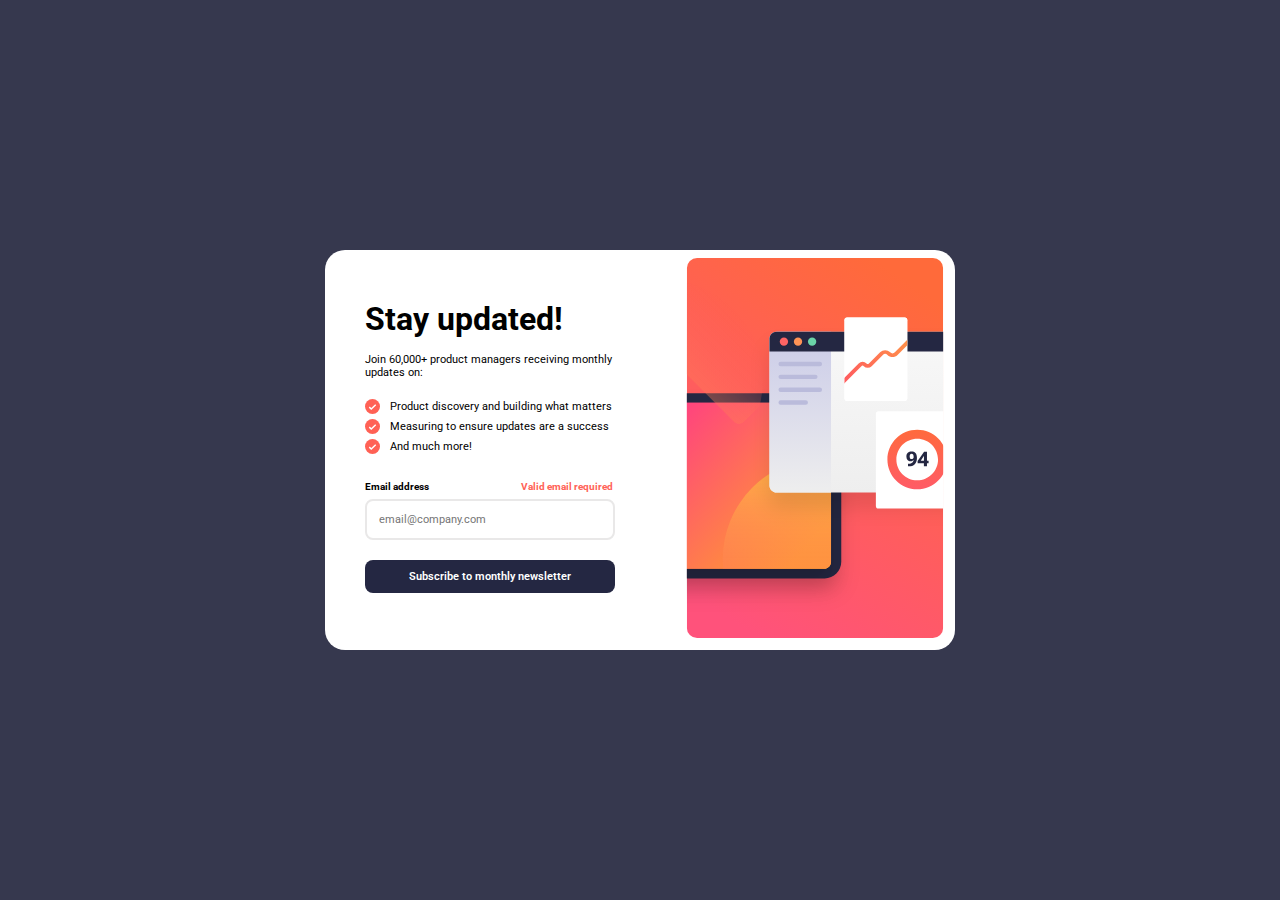
==== index.html @ 625586fe "added both index & success html" ====
<!DOCTYPE html>
<html lang="en">
  <head>
    <meta charset="UTF-8" />
    <meta name="viewport" content="width=device-width, initial-scale=1.0" />
    <link
      rel="icon"
      type="image/png"
      sizes="32x32"
      href="./assets/images/favicon-32x32.png"
    />
    <link rel="preconnect" href="https://fonts.googleapis.com" />
    <link rel="preconnect" href="https://fonts.gstatic.com" crossorigin />
    <link
      href="https://fonts.googleapis.com/css2?family=Roboto:wght@400;700&display=swap"
      rel="stylesheet"
    />
    <link rel="stylesheet" href="styles.css" />

    <title>Newsletter sign-up form</title>
  </head>
  <body>
    <div class="container">
      <main class="main">
        <div class="first-half">
          <h1>Stay updated!</h1>
          <p class="desc">
            Join 60,000+ product managers receiving monthly updates on:
          </p>

          <div class="list">
            <div>
              <img src="./assets/images/icon-list.svg" alt="" /> Product
              discovery and building what matters
            </div>
            <div>
              <img src="./assets/images/icon-list.svg" alt="" /> Measuring to
              ensure updates are a success
            </div>
            <div>
              <img src="./assets/images/icon-list.svg" alt="icon-img" /> And much more!
            </div>
          </div>

          <form action="./success.html" method="get" novalidate>
            <div>
              <div>
                <label for="email">Email address</label>
                <span class="validate">Valid email required</span>
              </div>
              <input
                type="email"
                id="email"
                name="email"
                placeholder="email@company.com"
                class="user-box"
              />
            </div>
            <input type="submit" value="Subscribe to monthly newsletter" />
          </form>
        </div>
        <div class="second-half">
      <img src="./assets/images/illustration-sign-up-desktop.svg" alt="signup-img">
    </div>
      </main>
    </div>
  </body>
  <script src="./script.js"></script>
</html>
---- styles.css ----
* {
  margin: 0;
  padding: 0;
  box-sizing: border-box;
  font-family: "Roboto", sans-serif;
}

body {
  background-color: hsl(235, 18%, 26%);
}

.container {
  margin: auto;
  height: 100vh;
  display: flex;
  justify-content: center;
  align-items: center;
}

.main {
  background-color: white;
  display: flex;
  flex-wrap: wrap;
  flex-basis: 630px;
  border-radius: 20px;
  height: 400px;
}

.first-half {
  width: 350px;
  padding: 50px 30px 50px 40px;
}

.first-half h1 {
  font-weight: 700;
}

.list div {
  display: flex;
  font-size: 11px;
  align-items: center;
  margin: 5px 5px 5px 0;
  font-weight: 400;
}

.list div img {
  margin-right: 10px;
  width: 15px;
  height: 15px;
}

.first-half h1 {
  margin-bottom: 15px;
}

.desc {
  font-size: 11px;
  font-weight: 400;
  margin-bottom: 20px;
}

.first-half form {
  margin-top: 27px;
  font-size: 10px;
  font-weight: 700;
}

.first-half form div div label {
  display: inline-block;
  margin-bottom: 7px;
}

.first-half form .user-box {
  border-radius: 8px;
  border: 2px solid #e9e8e8;
  width: 250px;
  padding: 12px;
  font-size: 11px;
  font-weight: 400;
  outline: none;
}

.first-half form input[type="submit"] {
  margin-top: 20px;
  width: 250px;
  padding: 10px;
  font-size: 11px;
  font-weight: 600;
  border-radius: 8px;
  background-color: hsl(234, 29%, 20%);
  color: white;
  border: none;
}

.first-half form input[type="submit"]:hover {
  cursor: pointer;
  background-color: hsl(4, 100%, 67%);
}

#error {
  color: hsl(4, 100%, 67%);
  background-color: hsl(4deg 73.31% 93.34%);
  border: 1px solid hsl(4, 100%, 67%);
}

.second-half {
  align-self: center;
}

.validate {
  /* display: none; */
  color: hsl(4, 100%, 67%);
  position: relative;
  left: 90px;
}

.second-half img {
  width: 280px;
  height: 380px;
}
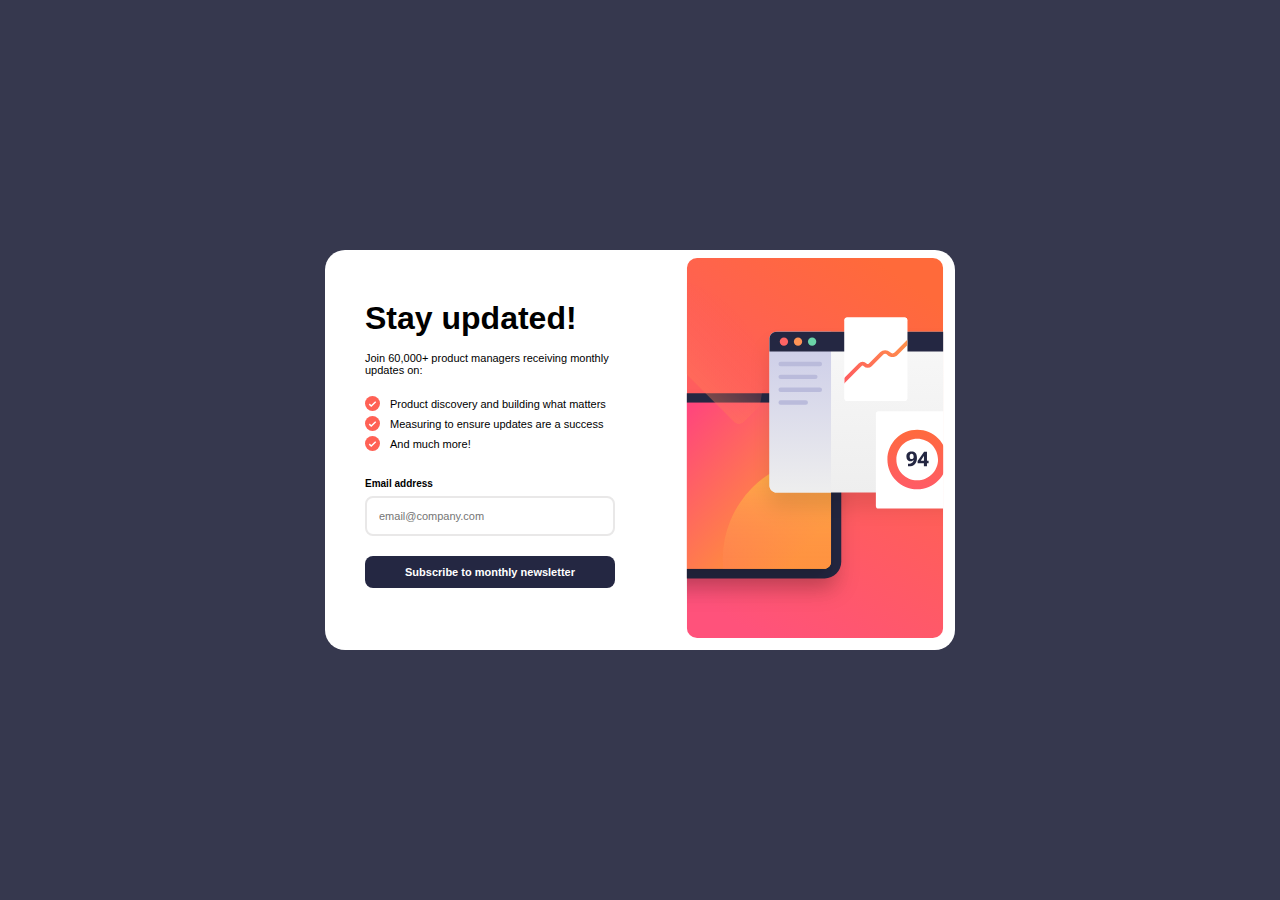
==== commit 4348f774: "added some media queries" ====
--- a/index.html
+++ b/index.html
@@ -15,7 +15,7 @@
       href="https://fonts.googleapis.com/css2?family=Roboto:wght@400;700&display=swap"
       rel="stylesheet"
     />
-    <link rel="stylesheet" href="styles.css" />
+    <link rel="stylesheet" href="./css/index-styles.css" />
 
     <title>Newsletter sign-up form</title>
   </head>
@@ -65,5 +65,5 @@
       </main>
     </div>
   </body>
-  <script src="./script.js"></script>
+  <script src="./scripts/index-script.js"></script>
 </html>
--- a/css/index-styles.css
+++ b/css/index-styles.css
@@ -0,0 +1,153 @@
+* {
+  margin: 0;
+  padding: 0;
+  box-sizing: border-box;
+  font-family: sans-serif;
+}
+
+body {
+  background-color: hsl(235, 18%, 26%);
+}
+
+.container {
+  margin: auto;
+  height: 100vh;
+  display: flex;
+  justify-content: center;
+  align-items: center;
+}
+
+.main {
+  background-color: white;
+  display: flex;
+  flex-wrap: wrap;
+  flex-basis: 630px;
+  border-radius: 20px;
+  height: 400px;
+}
+
+.first-half {
+  width: 350px;
+  padding: 50px 30px 50px 40px;
+}
+
+.first-half h1 {
+  font-weight: 700;
+}
+
+.list div {
+  display: flex;
+  font-size: 11px;
+  align-items: center;
+  margin: 5px 5px 5px 0;
+  font-weight: 400;
+}
+
+.list div img {
+  margin-right: 10px;
+  width: 15px;
+  height: 15px;
+}
+
+.first-half h1 {
+  margin-bottom: 15px;
+}
+
+.desc {
+  font-size: 11px;
+  font-weight: 400;
+  margin-bottom: 20px;
+}
+
+.first-half form {
+  margin-top: 27px;
+  font-size: 10px;
+  font-weight: 700;
+}
+
+.first-half form div div label {
+  display: inline-block;
+  margin-bottom: 7px;
+}
+
+.first-half form .user-box {
+  border-radius: 8px;
+  border: 2px solid #e9e8e8;
+  width: 250px;
+  padding: 12px;
+  font-size: 11px;
+  font-weight: 400;
+  outline: none;
+}
+
+.first-half form input[type="submit"] {
+  margin-top: 20px;
+  width: 250px;
+  padding: 10px;
+  font-size: 11px;
+  font-weight: 600;
+  border-radius: 8px;
+  background-color: hsl(234, 29%, 20%);
+  color: white;
+  border: none;
+}
+
+.first-half form input[type="submit"]:hover {
+  cursor: pointer;
+  background-color: hsl(4, 100%, 67%);
+}
+
+#error {
+  color: hsl(4, 100%, 67%);
+  background-color: hsl(4deg 73.31% 93.34%);
+  border: 1px solid hsl(4, 100%, 67%);
+}
+
+.second-half {
+  align-self: center;
+}
+
+.validate {
+  display: none;
+  color: hsl(4, 100%, 67%);
+  position: relative;
+  left: 90px;
+}
+
+.second-half img {
+  width: 280px;
+  height: 380px;
+}
+
+@media (max-width: 650px) {
+  .container {
+    display: block;
+    width: fit-content;
+    margin: 27px auto;
+  }
+  .main {
+    flex-direction: column-reverse;
+    justify-content: center;
+    align-items: center;
+    height: 90vh;
+    background-color: unset;
+  }
+
+  .first-half {
+    padding: 15px;
+    width: 280px;
+    background-color: white;
+  }
+
+  .desc {
+    width: 280px;
+  }
+
+  .second-half img {
+    position: relative;
+    top: 5px;
+    width: 280px;
+    height: 200px;
+    content: url("../assets/images/illustration-sign-up-mobile.svg");
+  }
+}
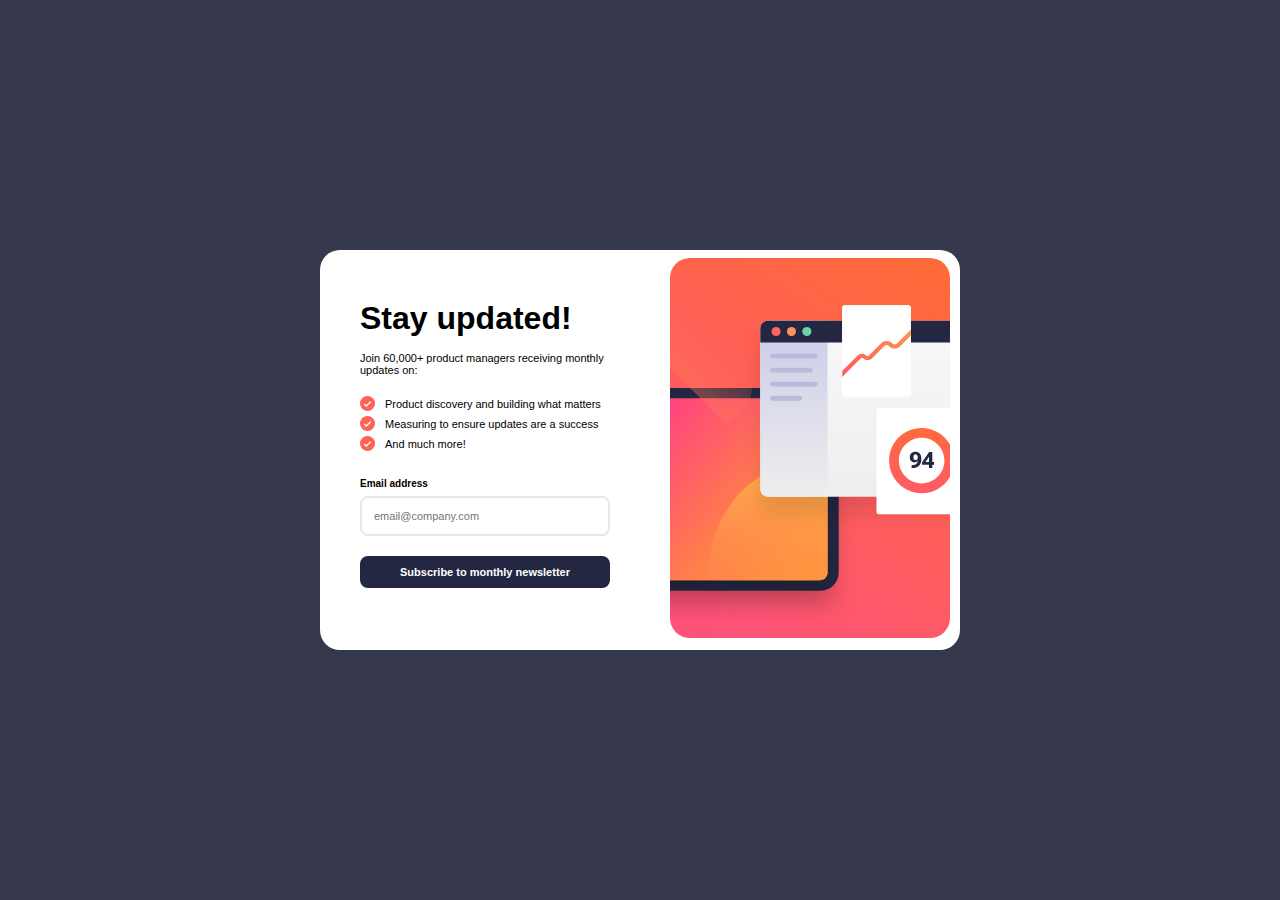
==== commit e6478704: "added responsiveness & browser-back button problem solved" ====
--- a/index.html
+++ b/index.html
@@ -3,6 +3,9 @@
   <head>
     <meta charset="UTF-8" />
     <meta name="viewport" content="width=device-width, initial-scale=1.0" />
+    <meta http-equiv="Cache-Control" content="no-cache" />
+    <meta http-equiv="Pragma" content="no-cache" />
+    <meta http-equiv="Expires" content="0" />
     <link
       rel="icon"
       type="image/png"
@@ -38,7 +41,8 @@
               ensure updates are a success
             </div>
             <div>
-              <img src="./assets/images/icon-list.svg" alt="icon-img" /> And much more!
+              <img src="./assets/images/icon-list.svg" alt="icon-img" /> And
+              much more!
             </div>
           </div>
 
@@ -60,8 +64,11 @@
           </form>
         </div>
         <div class="second-half">
-      <img src="./assets/images/illustration-sign-up-desktop.svg" alt="signup-img">
-    </div>
+          <img
+            src="./assets/images/illustration-sign-up-desktop.svg"
+            alt="signup-img"
+          />
+        </div>
       </main>
     </div>
   </body>
--- a/css/index-styles.css
+++ b/css/index-styles.css
@@ -11,17 +11,15 @@
 
 .container {
   margin: auto;
-  height: 100vh;
-  display: flex;
-  justify-content: center;
-  align-items: center;
+  margin-top: calc(50vh - 200px);
+  width: fit-content;
 }
 
 .main {
   background-color: white;
-  display: flex;
+  display: inline-flex;
   flex-wrap: wrap;
-  flex-basis: 630px;
+  flex-basis: fit-content;
   border-radius: 20px;
   height: 400px;
 }
@@ -44,6 +42,7 @@
 }
 
 .list div img {
+  object-fit: cover;
   margin-right: 10px;
   width: 15px;
   height: 15px;
@@ -105,6 +104,7 @@
 
 .second-half {
   align-self: center;
+  padding-right: 10px;
 }
 
 .validate {
@@ -115,39 +115,46 @@
 }
 
 .second-half img {
+  object-fit: cover;
   width: 280px;
   height: 380px;
+  border-radius: 20px;
 }
 
 @media (max-width: 650px) {
   .container {
-    display: block;
-    width: fit-content;
-    margin: 27px auto;
+    margin-top: calc(50vh - 265px);
   }
   .main {
-    flex-direction: column-reverse;
-    justify-content: center;
+    width: 280px;
+    justify-content: flex-start;
     align-items: center;
     height: 90vh;
-    background-color: unset;
   }
 
   .first-half {
+    order: 2;
     padding: 15px;
     width: 280px;
-    background-color: white;
+    text-align: left;
   }
 
   .desc {
     width: 280px;
   }
 
+  .second-half {
+    order: 1;
+    padding: 0;
+    align-self: flex-start;
+  }
+
   .second-half img {
-    position: relative;
-    top: 5px;
+    border-bottom-left-radius: 0;
+    border-bottom-right-radius: 0;
     width: 280px;
     height: 200px;
     content: url("../assets/images/illustration-sign-up-mobile.svg");
   }
 }
+
